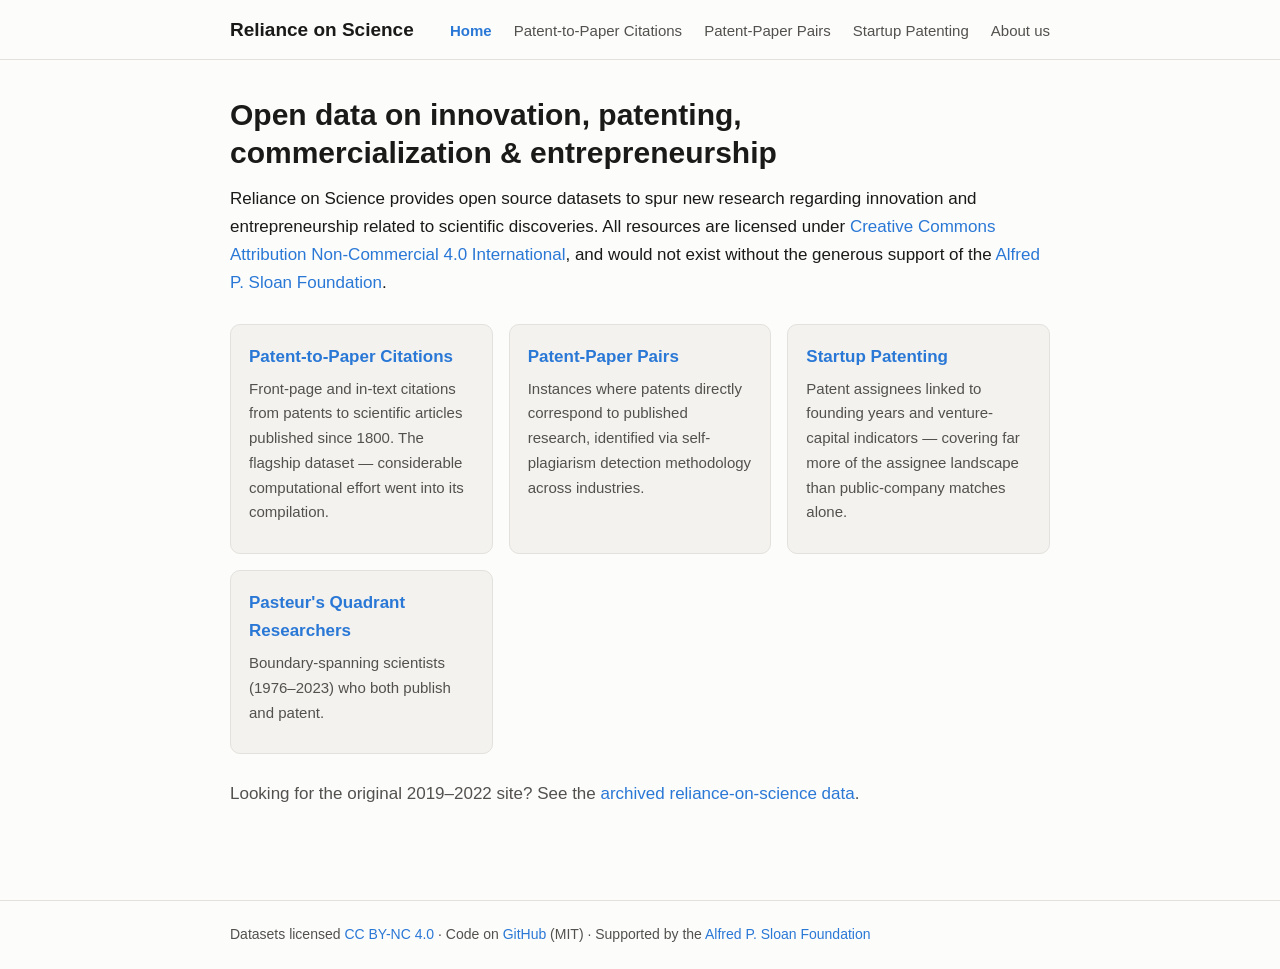
==== index.html @ 1555559b "Static rebuild of relianceonscience.org (content migrated from Hostinger) Directory-per-page preserv" ====
<!doctype html>
<html lang="en"><head><meta charset="utf-8">
<meta name="viewport" content="width=device-width,initial-scale=1">
<title>Home — Reliance on Science</title>
<meta name="description" content="Open datasets connecting patents to the scientific literature.">
<link rel="stylesheet" href="/style.css"></head>
<body>
<header><div class="nav"><a class="brand" href="/">Reliance on Science</a><a href="/" class="on">Home</a><a href="/patent-to-paper-citations/">Patent-to-Paper Citations</a><a href="/patent-paper-pairs/">Patent-Paper Pairs</a><a href="/startup-patenting/">Startup Patenting</a><a href="/about-us/">About us</a></div></header>
<main>
<h1>Open data on innovation, patenting,<br>commercialization &amp; entrepreneurship</h1>
<p>Reliance on Science provides open source datasets to spur new research regarding
innovation and entrepreneurship related to scientific discoveries. All resources are
licensed under <a href="https://creativecommons.org/licenses/by-nc/4.0/">Creative Commons
Attribution Non-Commercial 4.0 International</a>, and would not exist without the generous
support of the <a href="https://sloan.org">Alfred P. Sloan Foundation</a>.</p>
<div class="cards">
<div class="card"><h3><a href="/patent-to-paper-citations/">Patent-to-Paper Citations</a></h3>
<p>Front-page and in-text citations from patents to scientific articles published since 1800.
The flagship dataset — considerable computational effort went into its compilation.</p></div>
<div class="card"><h3><a href="/patent-paper-pairs/">Patent-Paper Pairs</a></h3>
<p>Instances where patents directly correspond to published research, identified via
self-plagiarism detection methodology across industries.</p></div>
<div class="card"><h3><a href="/startup-patenting/">Startup Patenting</a></h3>
<p>Patent assignees linked to founding years and venture-capital indicators — covering far
more of the assignee landscape than public-company matches alone.</p></div>
<div class="card"><h3><a href="https://zenodo.org/records/11374125">Pasteur's Quadrant Researchers</a></h3>
<p>Boundary-spanning scientists (1976&ndash;2023) who both publish and patent.</p></div>
</div>
<p class="muted">Looking for the original 2019&ndash;2022 site? See the
<a href="/old-reliance-on-science-site/">archived reliance-on-science data</a>.</p>
</main>
<footer><div class="inner">Datasets licensed <a href="https://creativecommons.org/licenses/by-nc/4.0/">CC BY-NC 4.0</a> ·
Code on <a href="https://github.com/relianceonscience">GitHub</a> (MIT) ·
Supported by the <a href="https://sloan.org">Alfred P. Sloan Foundation</a></div></footer>
</body></html>
---- style.css ----
:root{--bg:#fcfcfb;--ink:#1a1a19;--ink2:#52514e;--accent:#2a78d6;--card:#f3f2ef;--line:#e2e1dd}
@media(prefers-color-scheme:dark){:root{--bg:#161615;--ink:#f0efe9;--ink2:#b9b8b0;--accent:#5ea3f0;--card:#20201e;--line:#33322f}}
*{box-sizing:border-box;margin:0}body{font:17px/1.65 -apple-system,BlinkMacSystemFont,"Segoe UI",Roboto,Helvetica,Arial,sans-serif;background:var(--bg);color:var(--ink)}
a{color:var(--accent);text-decoration:none}a:hover{text-decoration:underline}
header{border-bottom:1px solid var(--line)}
.nav{max-width:860px;margin:0 auto;padding:14px 20px;display:flex;flex-wrap:wrap;gap:8px 22px;align-items:baseline}
.nav .brand{font-weight:700;font-size:19px;color:var(--ink);margin-right:auto}
.nav a{color:var(--ink2);font-size:15px}.nav a.on{color:var(--accent);font-weight:600}
main{max-width:860px;margin:0 auto;padding:36px 20px 60px}
h1{font-size:30px;line-height:1.25;margin-bottom:14px}h2{font-size:21px;margin:30px 0 10px}
p{margin:12px 0;color:var(--ink)}.muted{color:var(--ink2)}
.cards{display:grid;grid-template-columns:repeat(auto-fit,minmax(250px,1fr));gap:16px;margin:26px 0}
.card{background:var(--card);border:1px solid var(--line);border-radius:10px;padding:18px}
.card h3{font-size:17px;margin-bottom:6px}.card p{font-size:15px;color:var(--ink2);margin:0 0 10px}
.btn{display:inline-block;background:var(--accent);color:#fff;padding:9px 16px;border-radius:8px;font-weight:600;font-size:15px;margin:6px 10px 6px 0}
.btn:hover{text-decoration:none;filter:brightness(1.08)}
.btn.alt{background:transparent;color:var(--accent);border:1.5px solid var(--accent)}
ul{padding-left:22px;margin:10px 0}li{margin:4px 0}
.cite{background:var(--card);border-left:3px solid var(--accent);padding:12px 16px;border-radius:0 8px 8px 0;margin:10px 0;font-size:15.5px}
footer{border-top:1px solid var(--line);margin-top:20px}
footer .inner{max-width:860px;margin:0 auto;padding:22px 20px;font-size:14px;color:var(--ink2)}
img.fig{max-width:100%;border:1px solid var(--line);border-radius:8px;margin:14px 0}
.cols{display:grid;grid-template-columns:repeat(auto-fit,minmax(200px,1fr));gap:4px 24px}
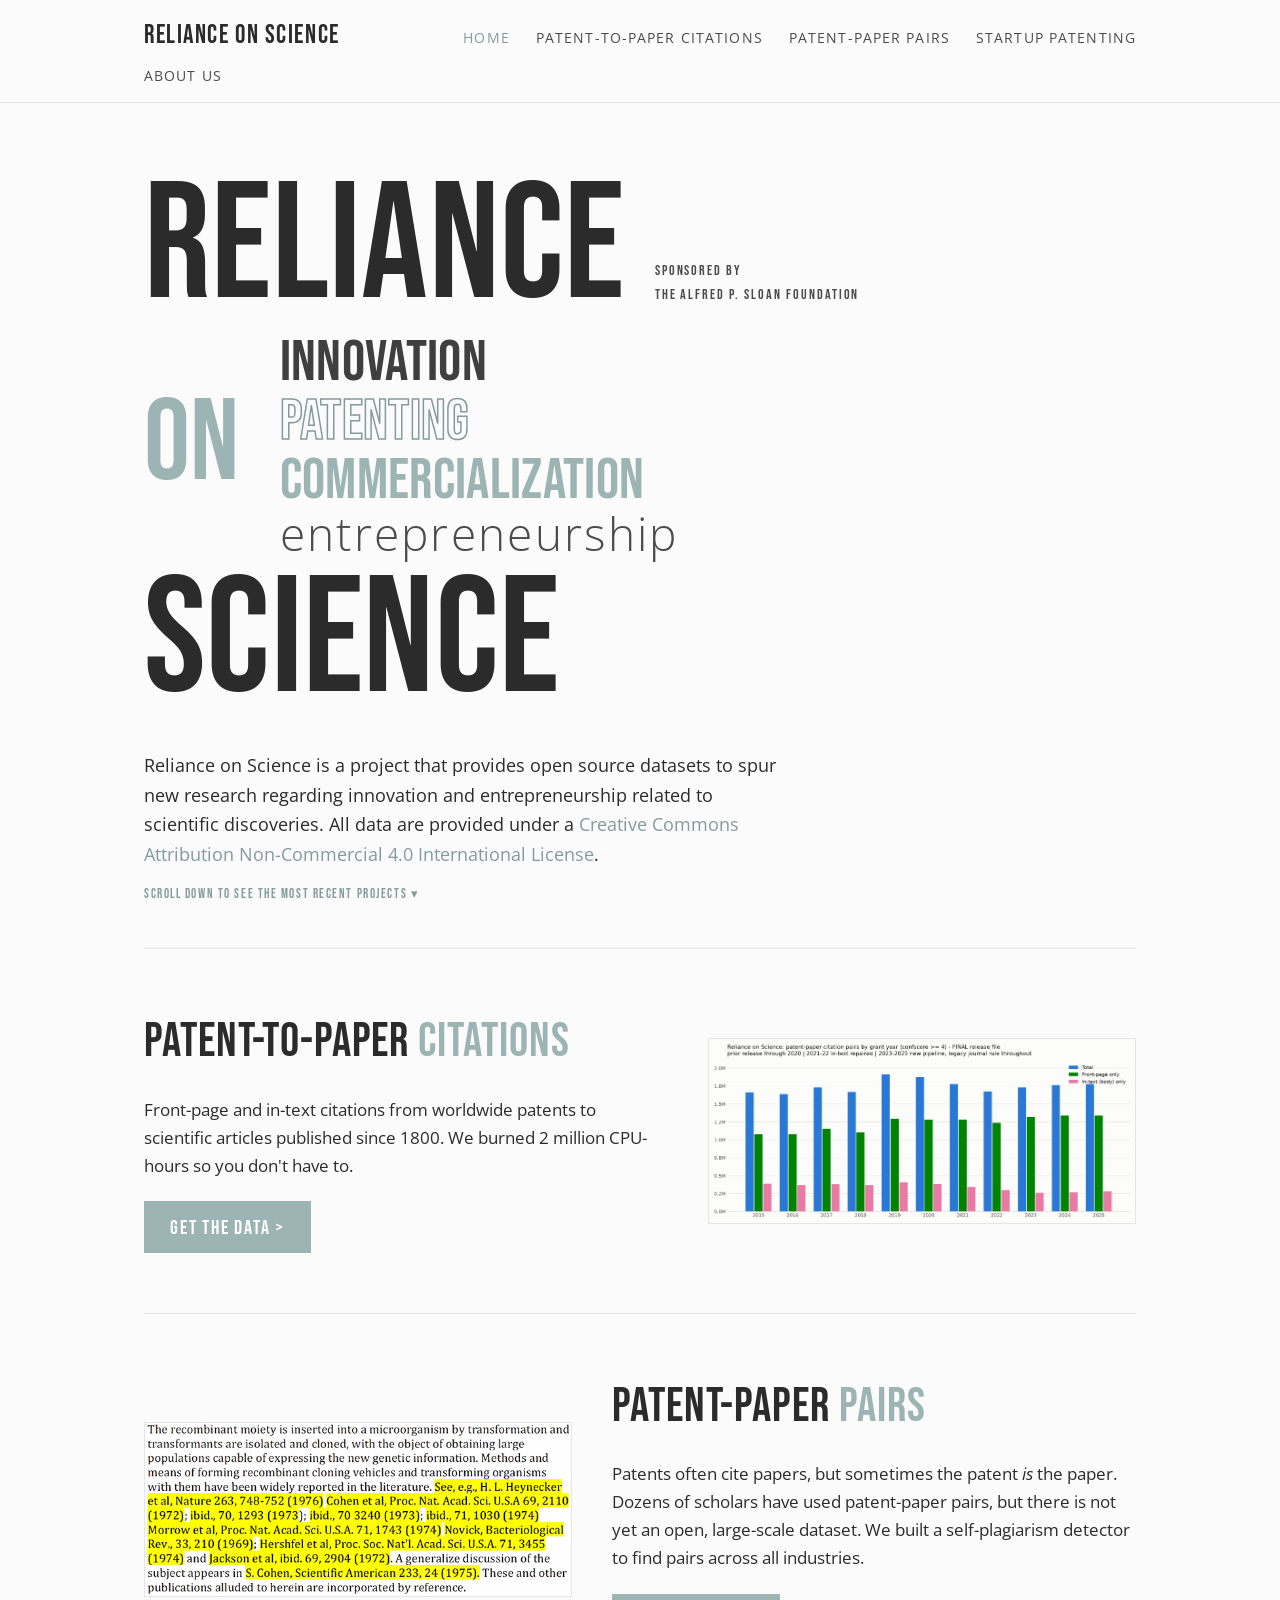
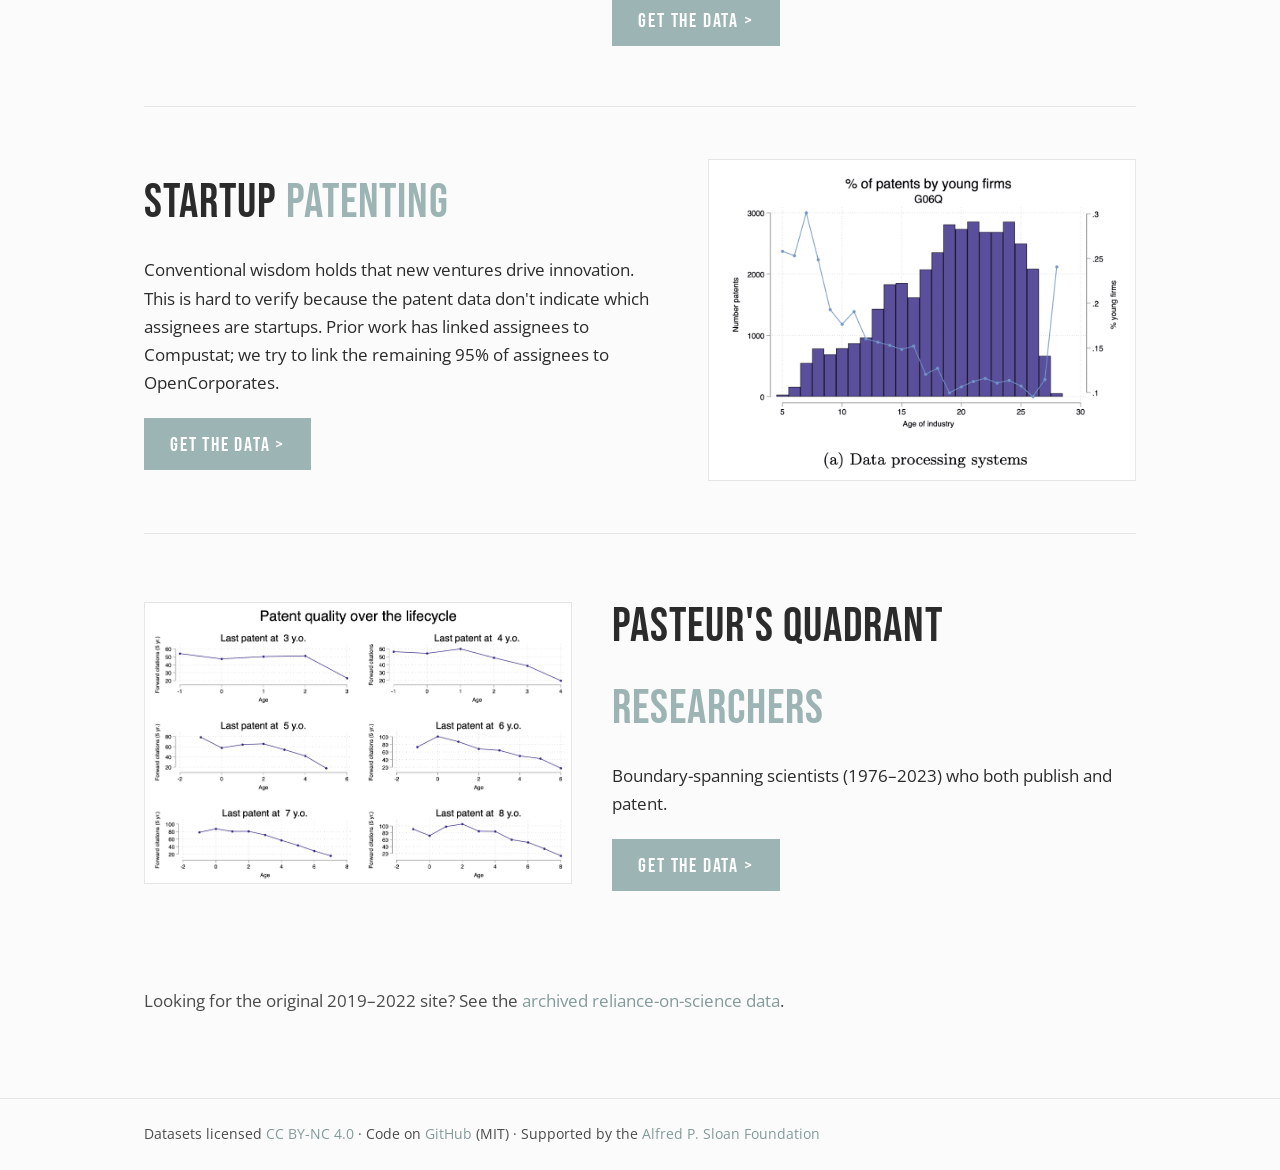
==== commit 154b754f: "Redesign: emulate the live site's look (Bebas Neue word-wall hero, sage palette, original copy and f" ====
--- a/index.html
+++ b/index.html
@@ -3,30 +3,60 @@
 <meta name="viewport" content="width=device-width,initial-scale=1">
 <title>Home — Reliance on Science</title>
 <meta name="description" content="Open datasets connecting patents to the scientific literature.">
+<link rel="preconnect" href="https://fonts.googleapis.com"><link rel="preconnect" href="https://fonts.gstatic.com" crossorigin><link href="https://fonts.googleapis.com/css2?family=Bebas+Neue&family=Open+Sans:ital,wght@0,300;0,400;0,600;1,400&display=swap" rel="stylesheet">
 <link rel="stylesheet" href="/style.css"></head>
 <body>
-<header><div class="nav"><a class="brand" href="/">Reliance on Science</a><a href="/" class="on">Home</a><a href="/patent-to-paper-citations/">Patent-to-Paper Citations</a><a href="/patent-paper-pairs/">Patent-Paper Pairs</a><a href="/startup-patenting/">Startup Patenting</a><a href="/about-us/">About us</a></div></header>
+<header><div class="nav"><a class="brand" href="/">reliance on science</a><a href="/" class="on">Home</a><a href="/patent-to-paper-citations/">Patent-to-Paper Citations</a><a href="/patent-paper-pairs/">Patent-Paper Pairs</a><a href="/startup-patenting/">Startup Patenting</a><a href="/about-us/">About us</a></div></header>
 <main>
-<h1>Open data on innovation, patenting,<br>commercialization &amp; entrepreneurship</h1>
-<p>Reliance on Science provides open source datasets to spur new research regarding
-innovation and entrepreneurship related to scientific discoveries. All resources are
-licensed under <a href="https://creativecommons.org/licenses/by-nc/4.0/">Creative Commons
-Attribution Non-Commercial 4.0 International</a>, and would not exist without the generous
-support of the <a href="https://sloan.org">Alfred P. Sloan Foundation</a>.</p>
-<div class="cards">
-<div class="card"><h3><a href="/patent-to-paper-citations/">Patent-to-Paper Citations</a></h3>
-<p>Front-page and in-text citations from patents to scientific articles published since 1800.
-The flagship dataset — considerable computational effort went into its compilation.</p></div>
-<div class="card"><h3><a href="/patent-paper-pairs/">Patent-Paper Pairs</a></h3>
-<p>Instances where patents directly correspond to published research, identified via
-self-plagiarism detection methodology across industries.</p></div>
-<div class="card"><h3><a href="/startup-patenting/">Startup Patenting</a></h3>
-<p>Patent assignees linked to founding years and venture-capital indicators — covering far
-more of the assignee landscape than public-company matches alone.</p></div>
-<div class="card"><h3><a href="https://zenodo.org/records/11374125">Pasteur's Quadrant Researchers</a></h3>
-<p>Boundary-spanning scientists (1976&ndash;2023) who both publish and patent.</p></div>
+<div class="hero bebas">
+  <div class="row1"><span class="giant">Reliance</span>
+    <span class="sponsor">sponsored by<br>the Alfred P. Sloan Foundation</span></div>
+  <div class="row2"><span class="on">ON</span>
+    <span class="words"><span class="w1">Innovation</span><span class="w2">Patenting</span>
+    <span class="w3">COMMERCIALIZATION</span><span class="w4">entrepreneurship</span></span></div>
+  <div class="row1"><span class="giant">Science</span></div>
+  <p class="intro" style="font-family:'Open Sans',sans-serif;letter-spacing:0">Reliance on Science is a project that
+  provides open source datasets to spur new research regarding innovation and entrepreneurship
+  related to scientific discoveries. All data are provided under a
+  <a href="https://creativecommons.org/licenses/by-nc/4.0/">Creative Commons Attribution
+  Non-Commercial 4.0 International License</a>.</p>
+  <p class="scroll bebas">Scroll down to see the most recent projects ▾</p>
 </div>
-<p class="muted">Looking for the original 2019&ndash;2022 site? See the
+
+<section class="project"><div class="ptext">
+  <h2 class="bebas">Patent-to-Paper <em>Citations</em></h2>
+  <p>Front-page and in-text citations from worldwide patents to scientific articles published
+  since 1800. We burned 2 million CPU-hours so you don't have to.</p>
+  <a class="btn bebas" href="/patent-to-paper-citations/">get the data &gt;</a></div>
+  <img src="/assets/citations_by_grant_year.png" alt="Patent-paper citation pairs by grant year, 2015-2025" loading="lazy">
+</section>
+
+<section class="project"><div class="ptext">
+  <h2 class="bebas">Patent-Paper <em>Pairs</em></h2>
+  <p>Patents often cite papers, but sometimes the patent <i>is</i> the paper. Dozens of scholars
+  have used patent-paper pairs, but there is not yet an open, large-scale dataset. We built a
+  self-plagiarism detector to find pairs across all industries.</p>
+  <a class="btn bebas" href="/patent-paper-pairs/">get the data &gt;</a></div>
+  <img src="/assets/jems12455-fig-0001-m-AQE4DLZLV7HLKV2W.jpg" alt="Patent-paper pairs figure" loading="lazy">
+</section>
+
+<section class="project"><div class="ptext">
+  <h2 class="bebas">Startup <em>Patenting</em></h2>
+  <p>Conventional wisdom holds that new ventures drive innovation. This is hard to verify because
+  the patent data don't indicate which assignees are startups. Prior work has linked assignees to
+  Compustat; we try to link the remaining 95% of assignees to OpenCorporates.</p>
+  <a class="btn bebas" href="/startup-patenting/">get the data &gt;</a></div>
+  <img src="/assets/young_firm-A3QPOLza42hyVDq6.png" alt="Young-firm patenting trends" loading="lazy">
+</section>
+
+<section class="project"><div class="ptext">
+  <h2 class="bebas">Pasteur's Quadrant <em>Researchers</em></h2>
+  <p>Boundary-spanning scientists (1976&ndash;2023) who both publish and patent.</p>
+  <a class="btn bebas" href="https://zenodo.org/records/11374125">get the data &gt;</a></div>
+  <img src="/assets/patent_quality-Yle6qa12LXTEVkxe.png" alt="Patent quality metrics" loading="lazy">
+</section>
+
+<p style="margin-top:36px;color:var(--ink2)">Looking for the original 2019&ndash;2022 site? See the
 <a href="/old-reliance-on-science-site/">archived reliance-on-science data</a>.</p>
 </main>
 <footer><div class="inner">Datasets licensed <a href="https://creativecommons.org/licenses/by-nc/4.0/">CC BY-NC 4.0</a> ·
--- a/style.css
+++ b/style.css
@@ -1,23 +1,48 @@
-:root{--bg:#fcfcfb;--ink:#1a1a19;--ink2:#52514e;--accent:#2a78d6;--card:#f3f2ef;--line:#e2e1dd}
-@media(prefers-color-scheme:dark){:root{--bg:#161615;--ink:#f0efe9;--ink2:#b9b8b0;--accent:#5ea3f0;--card:#20201e;--line:#33322f}}
-*{box-sizing:border-box;margin:0}body{font:17px/1.65 -apple-system,BlinkMacSystemFont,"Segoe UI",Roboto,Helvetica,Arial,sans-serif;background:var(--bg);color:var(--ink)}
-a{color:var(--accent);text-decoration:none}a:hover{text-decoration:underline}
-header{border-bottom:1px solid var(--line)}
-.nav{max-width:860px;margin:0 auto;padding:14px 20px;display:flex;flex-wrap:wrap;gap:8px 22px;align-items:baseline}
-.nav .brand{font-weight:700;font-size:19px;color:var(--ink);margin-right:auto}
-.nav a{color:var(--ink2);font-size:15px}.nav a.on{color:var(--accent);font-weight:600}
-main{max-width:860px;margin:0 auto;padding:36px 20px 60px}
-h1{font-size:30px;line-height:1.25;margin-bottom:14px}h2{font-size:21px;margin:30px 0 10px}
-p{margin:12px 0;color:var(--ink)}.muted{color:var(--ink2)}
-.cards{display:grid;grid-template-columns:repeat(auto-fit,minmax(250px,1fr));gap:16px;margin:26px 0}
-.card{background:var(--card);border:1px solid var(--line);border-radius:10px;padding:18px}
-.card h3{font-size:17px;margin-bottom:6px}.card p{font-size:15px;color:var(--ink2);margin:0 0 10px}
-.btn{display:inline-block;background:var(--accent);color:#fff;padding:9px 16px;border-radius:8px;font-weight:600;font-size:15px;margin:6px 10px 6px 0}
-.btn:hover{text-decoration:none;filter:brightness(1.08)}
-.btn.alt{background:transparent;color:var(--accent);border:1.5px solid var(--accent)}
-ul{padding-left:22px;margin:10px 0}li{margin:4px 0}
-.cite{background:var(--card);border-left:3px solid var(--accent);padding:12px 16px;border-radius:0 8px 8px 0;margin:10px 0;font-size:15.5px}
-footer{border-top:1px solid var(--line);margin-top:20px}
-footer .inner{max-width:860px;margin:0 auto;padding:22px 20px;font-size:14px;color:var(--ink2)}
-img.fig{max-width:100%;border:1px solid var(--line);border-radius:8px;margin:14px 0}
-.cols{display:grid;grid-template-columns:repeat(auto-fit,minmax(200px,1fr));gap:4px 24px}
+:root{--bg:#fbfbfb;--ink:#2b2b2b;--ink2:#4b4b4b;--sage:#9cb4b3;--sage-d:#839b9a;--card:#f1f3f2;--line:#e3e6e5}
+*{box-sizing:border-box;margin:0}
+body{font:16.5px/1.7 "Open Sans",-apple-system,"Segoe UI",Roboto,Helvetica,Arial,sans-serif;background:var(--bg);color:var(--ink)}
+a{color:var(--sage-d);text-decoration:none}a:hover{color:var(--ink)}
+.bebas{font-family:"Bebas Neue","Open Sans",sans-serif;font-weight:400;letter-spacing:.02em}
+header{position:sticky;top:0;background:rgba(251,251,251,.95);backdrop-filter:blur(6px);border-bottom:1px solid var(--line);z-index:10}
+.nav{max-width:1040px;margin:0 auto;padding:14px 24px;display:flex;flex-wrap:wrap;gap:6px 26px;align-items:baseline}
+.nav .brand{font-family:"Bebas Neue",sans-serif;font-size:26px;letter-spacing:.06em;color:var(--ink);margin-right:auto}
+.nav a{color:var(--ink2);font-size:14px;text-transform:uppercase;letter-spacing:.08em}
+.nav a.on,.nav a:hover{color:var(--sage-d)}
+main{max-width:1040px;margin:0 auto;padding:0 24px 70px}
+h1{font-family:"Bebas Neue",sans-serif;font-weight:400;font-size:clamp(42px,6vw,64px);letter-spacing:.03em;line-height:1.05;margin:44px 0 18px}
+h2{font-family:"Bebas Neue",sans-serif;font-weight:400;font-size:30px;letter-spacing:.04em;margin:36px 0 10px}
+p{margin:13px 0;max-width:70ch}
+.btn{display:inline-block;font-family:"Bebas Neue",sans-serif;font-size:20px;letter-spacing:.09em;background:var(--sage);color:#fff;padding:10px 26px 8px;margin:8px 12px 8px 0;transition:background .15s}
+.btn:hover{background:var(--sage-d);color:#fff}
+.btn.alt{background:transparent;color:var(--sage-d);box-shadow:inset 0 0 0 2px var(--sage)}
+.btn.alt:hover{background:var(--sage);color:#fff}
+.hero{padding:70px 0 30px}
+.hero .row1{display:flex;flex-wrap:wrap;align-items:flex-end;gap:12px 30px}
+.hero .giant{font-size:clamp(72px,13vw,170px);line-height:.9;color:var(--ink)}
+.hero .sponsor{font-size:14px;color:var(--ink2);letter-spacing:.14em;text-transform:uppercase;padding-bottom:16px}
+.hero .row2{display:flex;flex-wrap:wrap;align-items:center;gap:8px 40px;margin:10px 0}
+.hero .on{font-size:clamp(60px,9vw,120px);color:var(--sage);line-height:.9}
+.hero .words{display:flex;flex-direction:column;line-height:1.02}
+.hero .words span{display:block}
+.hero .w1{font-size:clamp(30px,4.6vw,58px);color:var(--ink);opacity:.9}
+.hero .w2{font-size:clamp(30px,4.6vw,58px);color:transparent;-webkit-text-stroke:1.5px var(--sage-d)}
+.hero .w3{font-size:clamp(30px,4.6vw,58px);color:var(--sage)}
+.hero .w4{font-size:clamp(26px,3.8vw,46px);color:var(--ink2);font-family:"Open Sans",sans-serif;font-weight:300;letter-spacing:.05em;text-transform:lowercase}
+.hero .intro{max-width:64ch;margin-top:34px;font-size:17.5px}
+.scroll{color:var(--sage-d);letter-spacing:.12em;text-transform:uppercase;font-size:13px;margin-top:8px}
+.project{display:grid;grid-template-columns:1.1fr .9fr;gap:40px;align-items:center;padding:52px 0;border-top:1px solid var(--line)}
+.project:nth-of-type(even){grid-template-columns:.9fr 1.1fr}
+.project:nth-of-type(even) .ptext{order:2}
+.project h2{font-size:clamp(34px,4.5vw,48px);margin:0 0 12px}
+.project h2 em{font-style:normal;color:var(--sage)}
+.project img{width:100%;border:1px solid var(--line);background:#fff}
+@media(max-width:760px){.project,.project:nth-of-type(even){grid-template-columns:1fr}.project:nth-of-type(even) .ptext{order:0}}
+.figs{display:grid;grid-template-columns:repeat(auto-fit,minmax(280px,1fr));gap:18px;margin:26px 0}
+.figs img{width:100%;border:1px solid var(--line);background:#fff}
+.cite{background:var(--card);border-left:3px solid var(--sage);padding:13px 18px;margin:12px 0;font-size:15.5px;max-width:none}
+.cols{display:grid;grid-template-columns:repeat(auto-fit,minmax(200px,1fr));gap:0 28px;max-width:640px}
+ul{padding-left:22px;margin:8px 0}li{margin:3px 0}
+footer{border-top:1px solid var(--line)}
+footer .inner{max-width:1040px;margin:0 auto;padding:24px;font-size:13.5px;color:var(--ink2)}
+img.wide{max-width:100%;border:1px solid var(--line);margin:16px 0;background:#fff}
+.note{background:var(--card);padding:12px 18px;border-left:3px solid var(--sage);max-width:none}
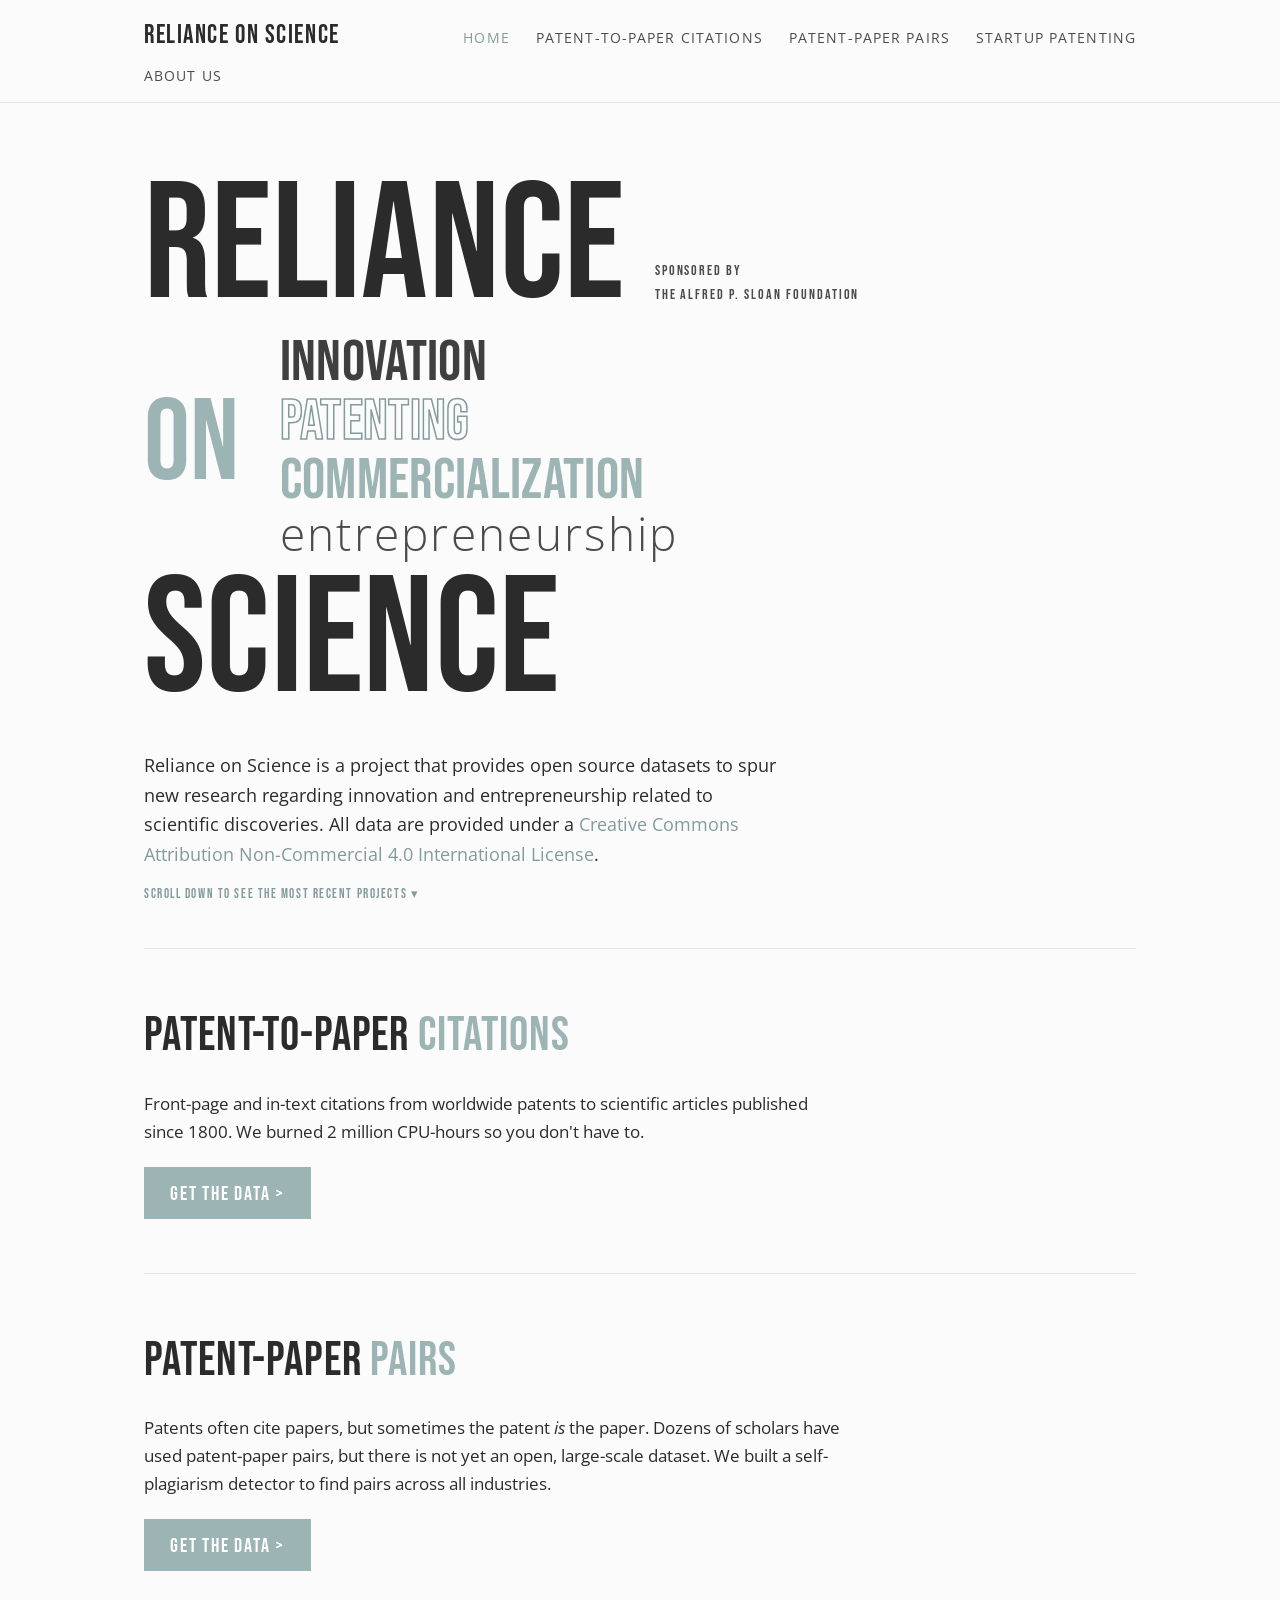
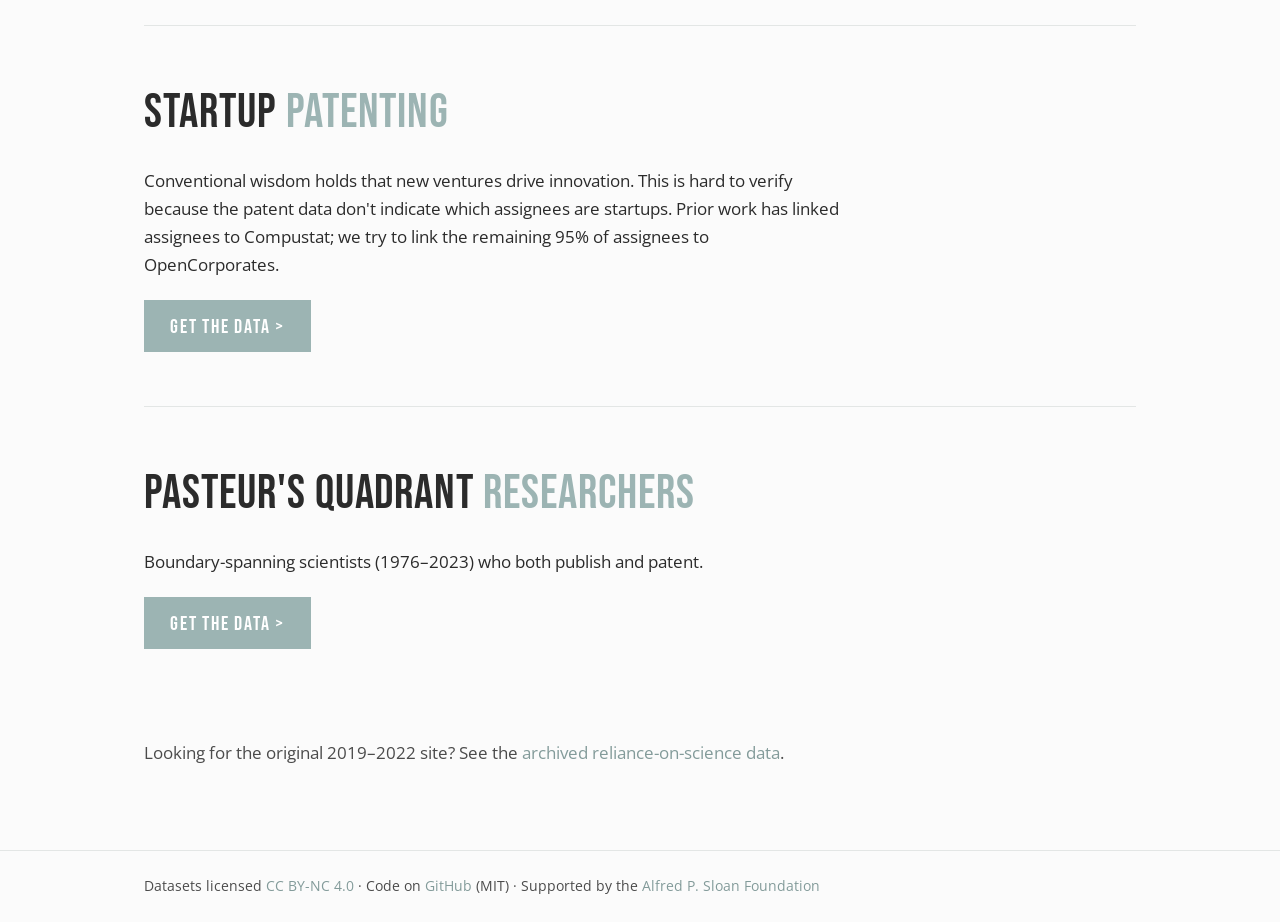
==== commit 33217c38: "Remove homepage photos (some incorrect); project sections single-column Co-Authored-By: Claude Fable" ====
--- a/index.html
+++ b/index.html
@@ -28,8 +28,7 @@
   <p>Front-page and in-text citations from worldwide patents to scientific articles published
   since 1800. We burned 2 million CPU-hours so you don't have to.</p>
   <a class="btn bebas" href="/patent-to-paper-citations/">get the data &gt;</a></div>
-  <img src="/assets/citations_by_grant_year.png" alt="Patent-paper citation pairs by grant year, 2015-2025" loading="lazy">
-</section>
+  </section>
 
 <section class="project"><div class="ptext">
   <h2 class="bebas">Patent-Paper <em>Pairs</em></h2>
@@ -37,8 +36,7 @@
   have used patent-paper pairs, but there is not yet an open, large-scale dataset. We built a
   self-plagiarism detector to find pairs across all industries.</p>
   <a class="btn bebas" href="/patent-paper-pairs/">get the data &gt;</a></div>
-  <img src="/assets/jems12455-fig-0001-m-AQE4DLZLV7HLKV2W.jpg" alt="Patent-paper pairs figure" loading="lazy">
-</section>
+  </section>
 
 <section class="project"><div class="ptext">
   <h2 class="bebas">Startup <em>Patenting</em></h2>
@@ -46,15 +44,13 @@
   the patent data don't indicate which assignees are startups. Prior work has linked assignees to
   Compustat; we try to link the remaining 95% of assignees to OpenCorporates.</p>
   <a class="btn bebas" href="/startup-patenting/">get the data &gt;</a></div>
-  <img src="/assets/young_firm-A3QPOLza42hyVDq6.png" alt="Young-firm patenting trends" loading="lazy">
-</section>
+  </section>
 
 <section class="project"><div class="ptext">
   <h2 class="bebas">Pasteur's Quadrant <em>Researchers</em></h2>
   <p>Boundary-spanning scientists (1976&ndash;2023) who both publish and patent.</p>
   <a class="btn bebas" href="https://zenodo.org/records/11374125">get the data &gt;</a></div>
-  <img src="/assets/patent_quality-Yle6qa12LXTEVkxe.png" alt="Patent quality metrics" loading="lazy">
-</section>
+  </section>
 
 <p style="margin-top:36px;color:var(--ink2)">Looking for the original 2019&ndash;2022 site? See the
 <a href="/old-reliance-on-science-site/">archived reliance-on-science data</a>.</p>
--- a/style.css
+++ b/style.css
@@ -30,13 +30,10 @@
 .hero .w4{font-size:clamp(26px,3.8vw,46px);color:var(--ink2);font-family:"Open Sans",sans-serif;font-weight:300;letter-spacing:.05em;text-transform:lowercase}
 .hero .intro{max-width:64ch;margin-top:34px;font-size:17.5px}
 .scroll{color:var(--sage-d);letter-spacing:.12em;text-transform:uppercase;font-size:13px;margin-top:8px}
-.project{display:grid;grid-template-columns:1.1fr .9fr;gap:40px;align-items:center;padding:52px 0;border-top:1px solid var(--line)}
-.project:nth-of-type(even){grid-template-columns:.9fr 1.1fr}
-.project:nth-of-type(even) .ptext{order:2}
+.project{padding:46px 0;border-top:1px solid var(--line)}
 .project h2{font-size:clamp(34px,4.5vw,48px);margin:0 0 12px}
 .project h2 em{font-style:normal;color:var(--sage)}
 .project img{width:100%;border:1px solid var(--line);background:#fff}
-@media(max-width:760px){.project,.project:nth-of-type(even){grid-template-columns:1fr}.project:nth-of-type(even) .ptext{order:0}}
 .figs{display:grid;grid-template-columns:repeat(auto-fit,minmax(280px,1fr));gap:18px;margin:26px 0}
 .figs img{width:100%;border:1px solid var(--line);background:#fff}
 .cite{background:var(--card);border-left:3px solid var(--sage);padding:13px 18px;margin:12px 0;font-size:15.5px;max-width:none}
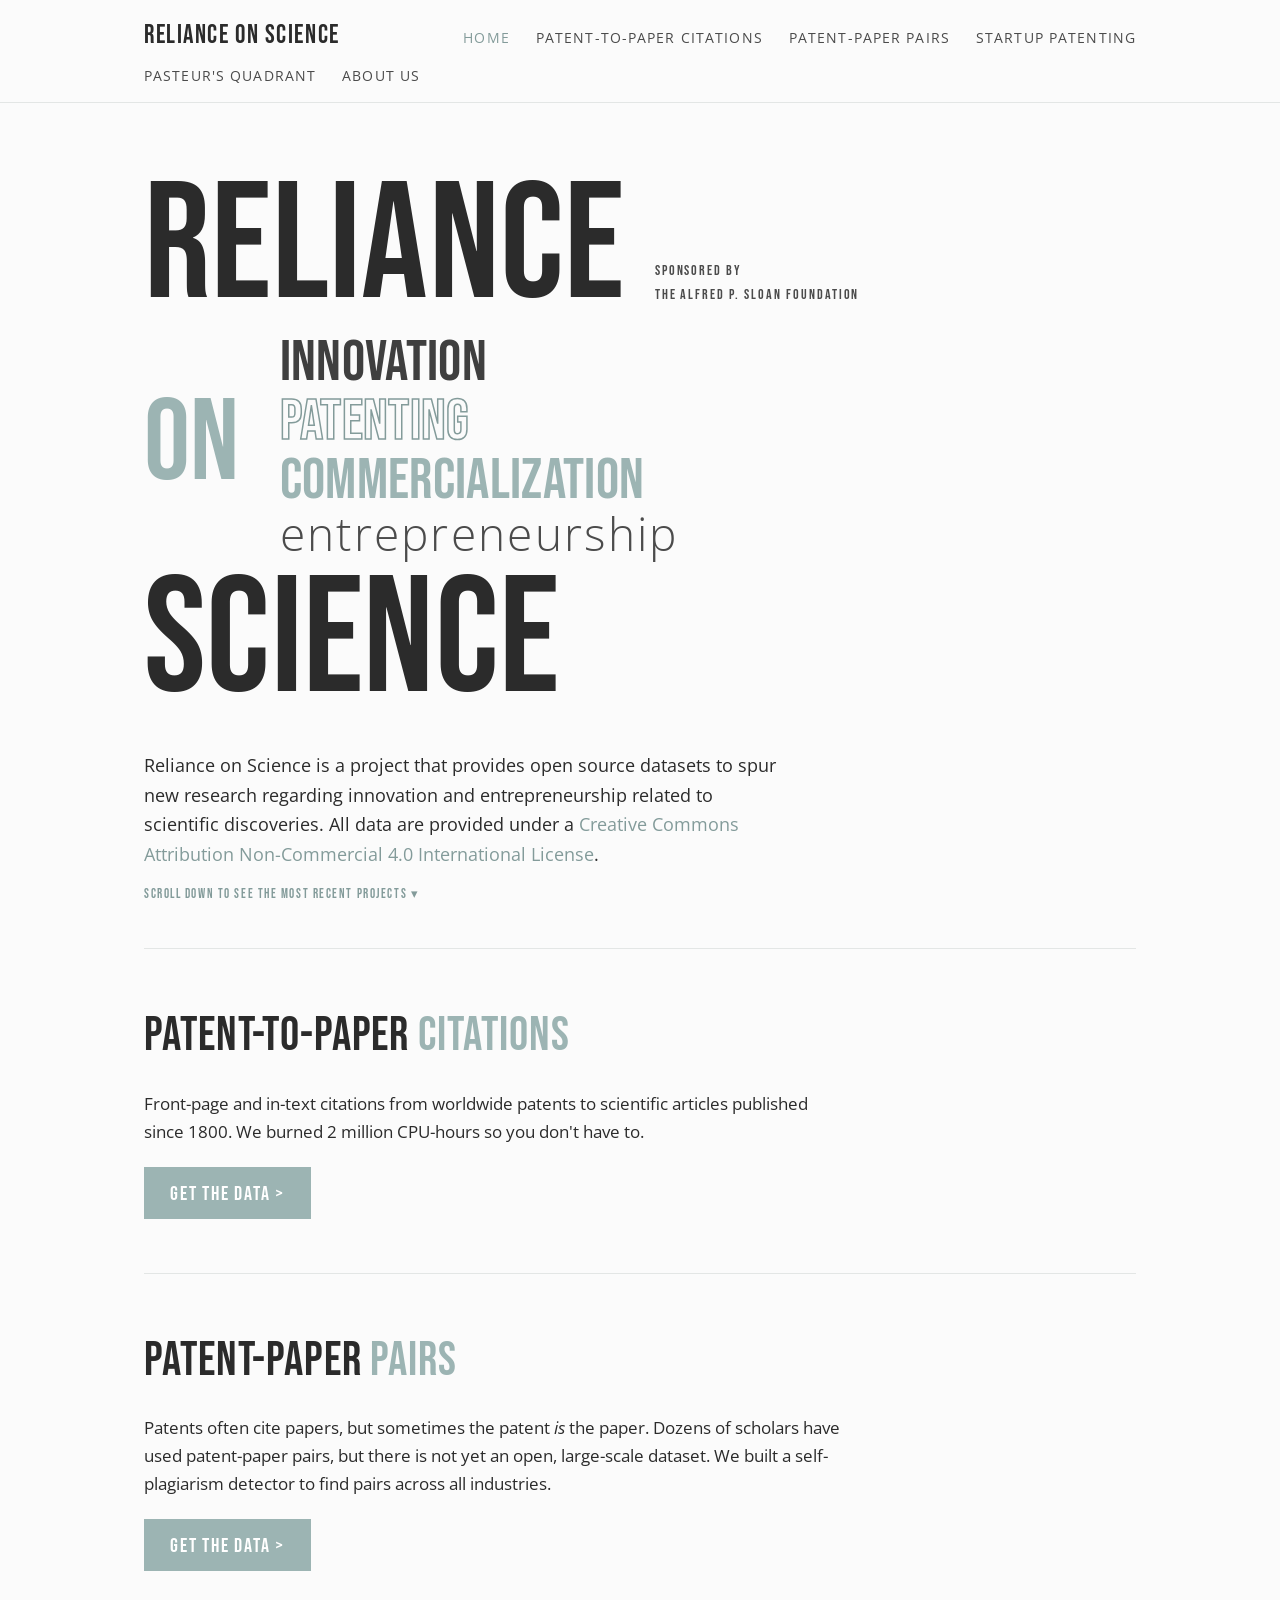
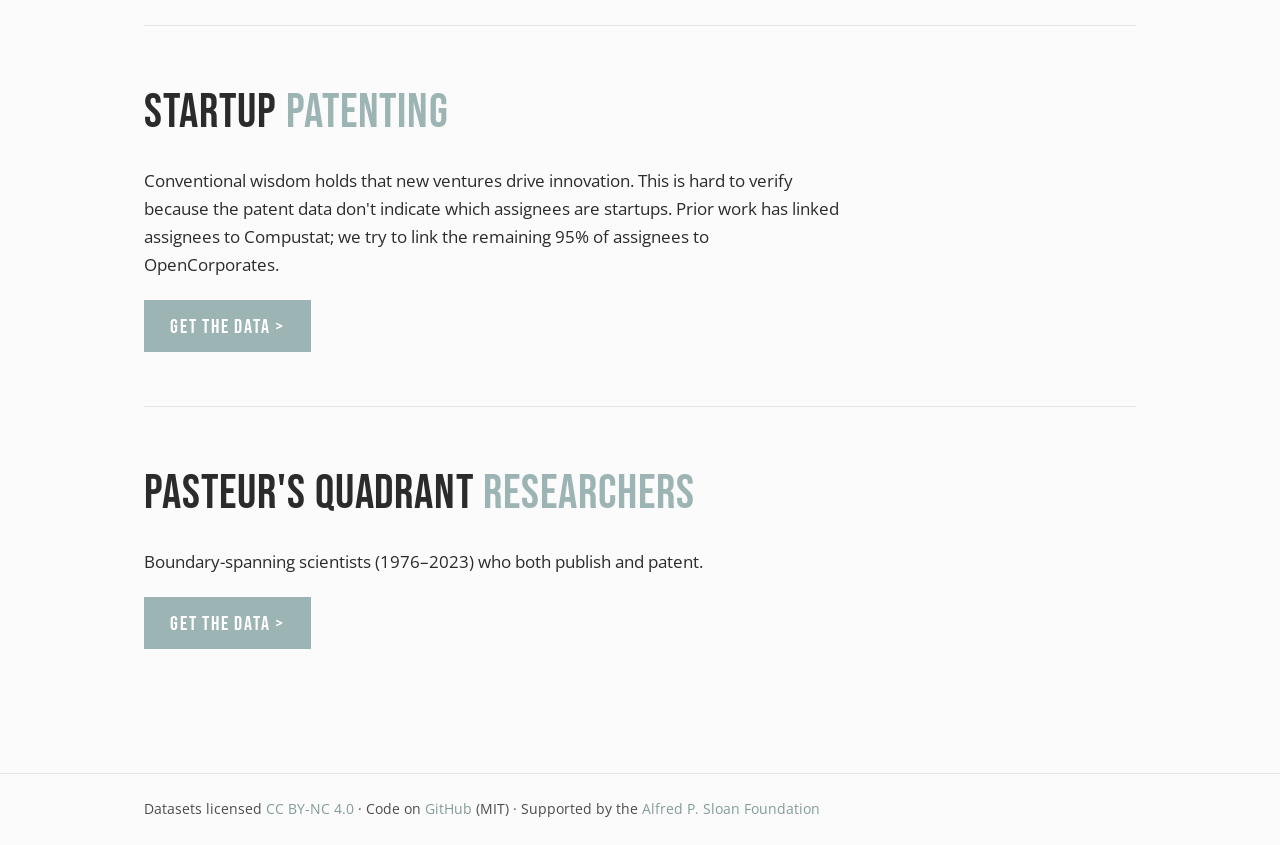
==== commit 729ea69d: "Add Pasteur's Quadrant Researchers page (nav + dedicated page from Zenodo 11374125); remove old-site" ====
--- a/index.html
+++ b/index.html
@@ -6,7 +6,7 @@
 <link rel="preconnect" href="https://fonts.googleapis.com"><link rel="preconnect" href="https://fonts.gstatic.com" crossorigin><link href="https://fonts.googleapis.com/css2?family=Bebas+Neue&family=Open+Sans:ital,wght@0,300;0,400;0,600;1,400&display=swap" rel="stylesheet">
 <link rel="stylesheet" href="/style.css"></head>
 <body>
-<header><div class="nav"><a class="brand" href="/">reliance on science</a><a href="/" class="on">Home</a><a href="/patent-to-paper-citations/">Patent-to-Paper Citations</a><a href="/patent-paper-pairs/">Patent-Paper Pairs</a><a href="/startup-patenting/">Startup Patenting</a><a href="/about-us/">About us</a></div></header>
+<header><div class="nav"><a class="brand" href="/">reliance on science</a><a href="/" class="on">Home</a><a href="/patent-to-paper-citations/">Patent-to-Paper Citations</a><a href="/patent-paper-pairs/">Patent-Paper Pairs</a><a href="/startup-patenting/">Startup Patenting</a><a href="/pasteurs-quadrant-researchers/">Pasteur's Quadrant</a><a href="/about-us/">About us</a></div></header>
 <main>
 <div class="hero bebas">
   <div class="row1"><span class="giant">Reliance</span>
@@ -49,11 +49,8 @@
 <section class="project"><div class="ptext">
   <h2 class="bebas">Pasteur's Quadrant <em>Researchers</em></h2>
   <p>Boundary-spanning scientists (1976&ndash;2023) who both publish and patent.</p>
-  <a class="btn bebas" href="https://zenodo.org/records/11374125">get the data &gt;</a></div>
+  <a class="btn bebas" href="/pasteurs-quadrant-researchers/">get the data &gt;</a></div>
   </section>
-
-<p style="margin-top:36px;color:var(--ink2)">Looking for the original 2019&ndash;2022 site? See the
-<a href="/old-reliance-on-science-site/">archived reliance-on-science data</a>.</p>
 </main>
 <footer><div class="inner">Datasets licensed <a href="https://creativecommons.org/licenses/by-nc/4.0/">CC BY-NC 4.0</a> ·
 Code on <a href="https://github.com/relianceonscience">GitHub</a> (MIT) ·
